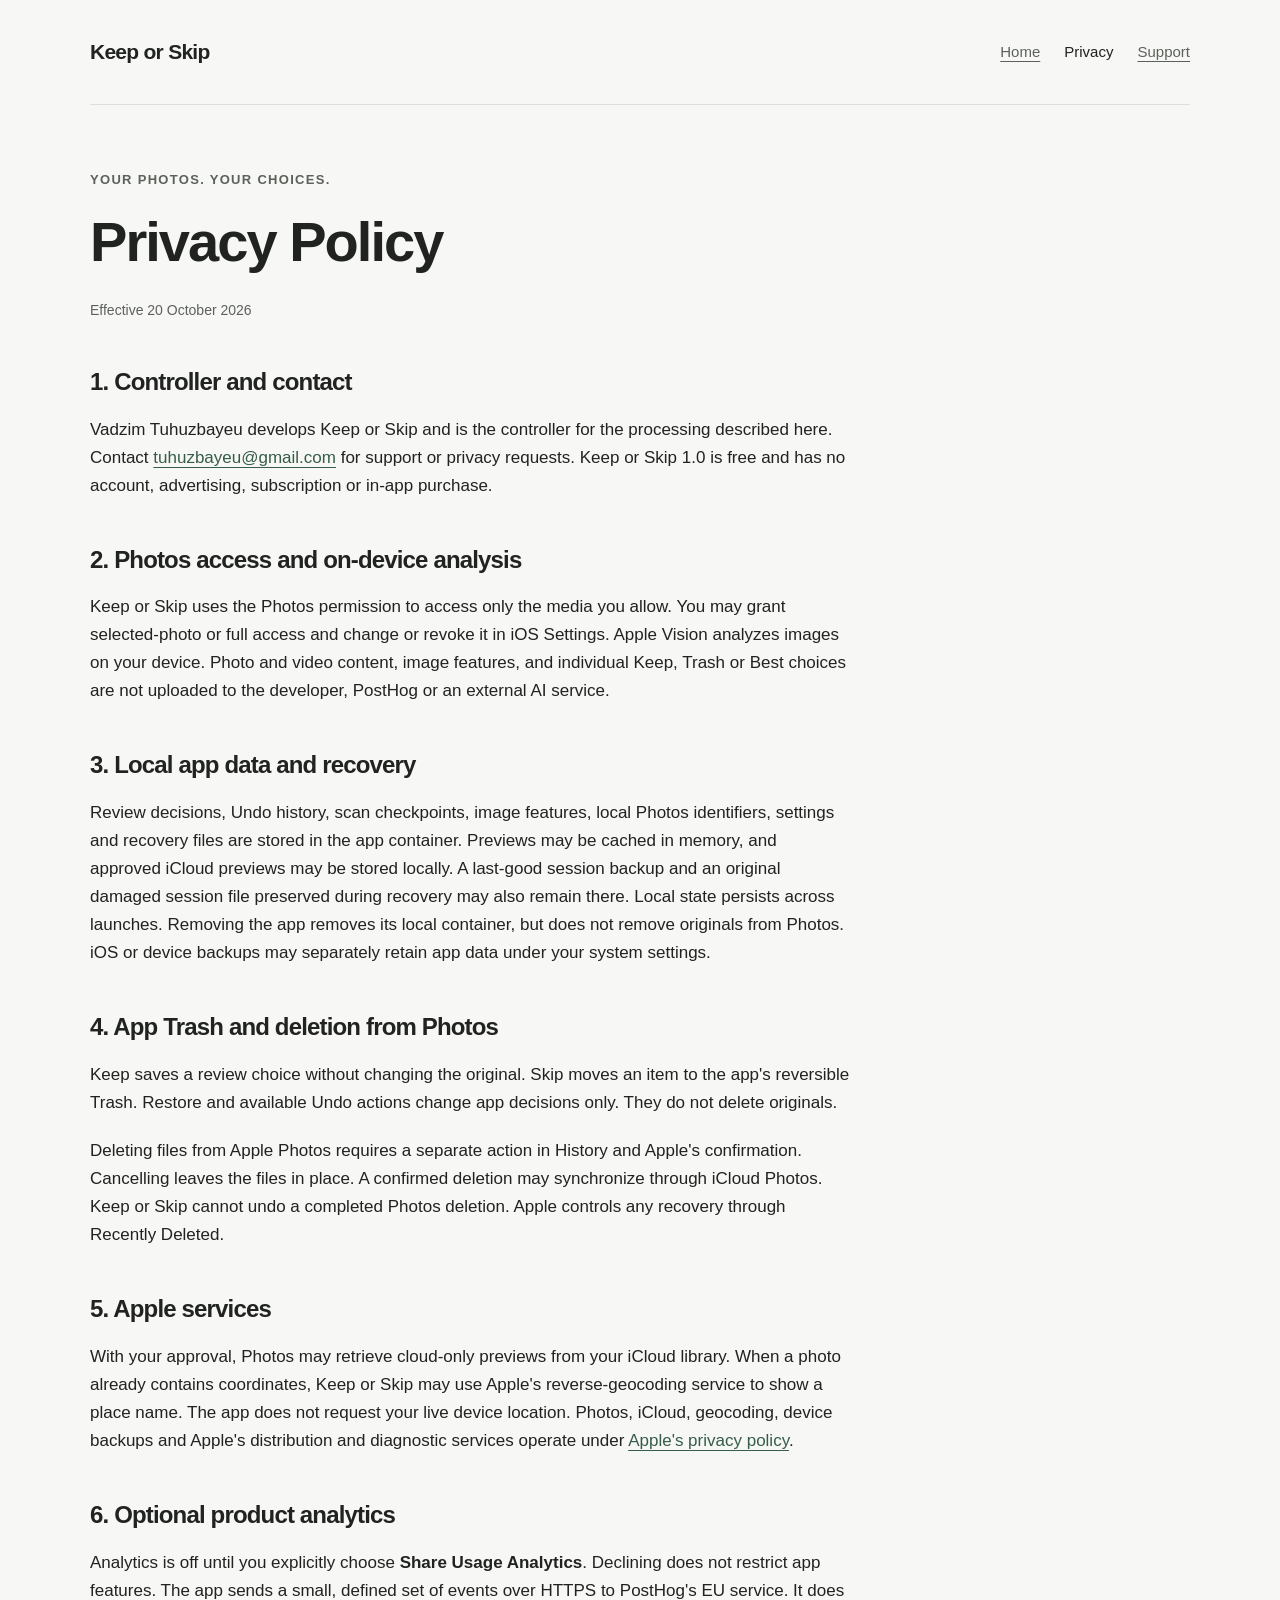
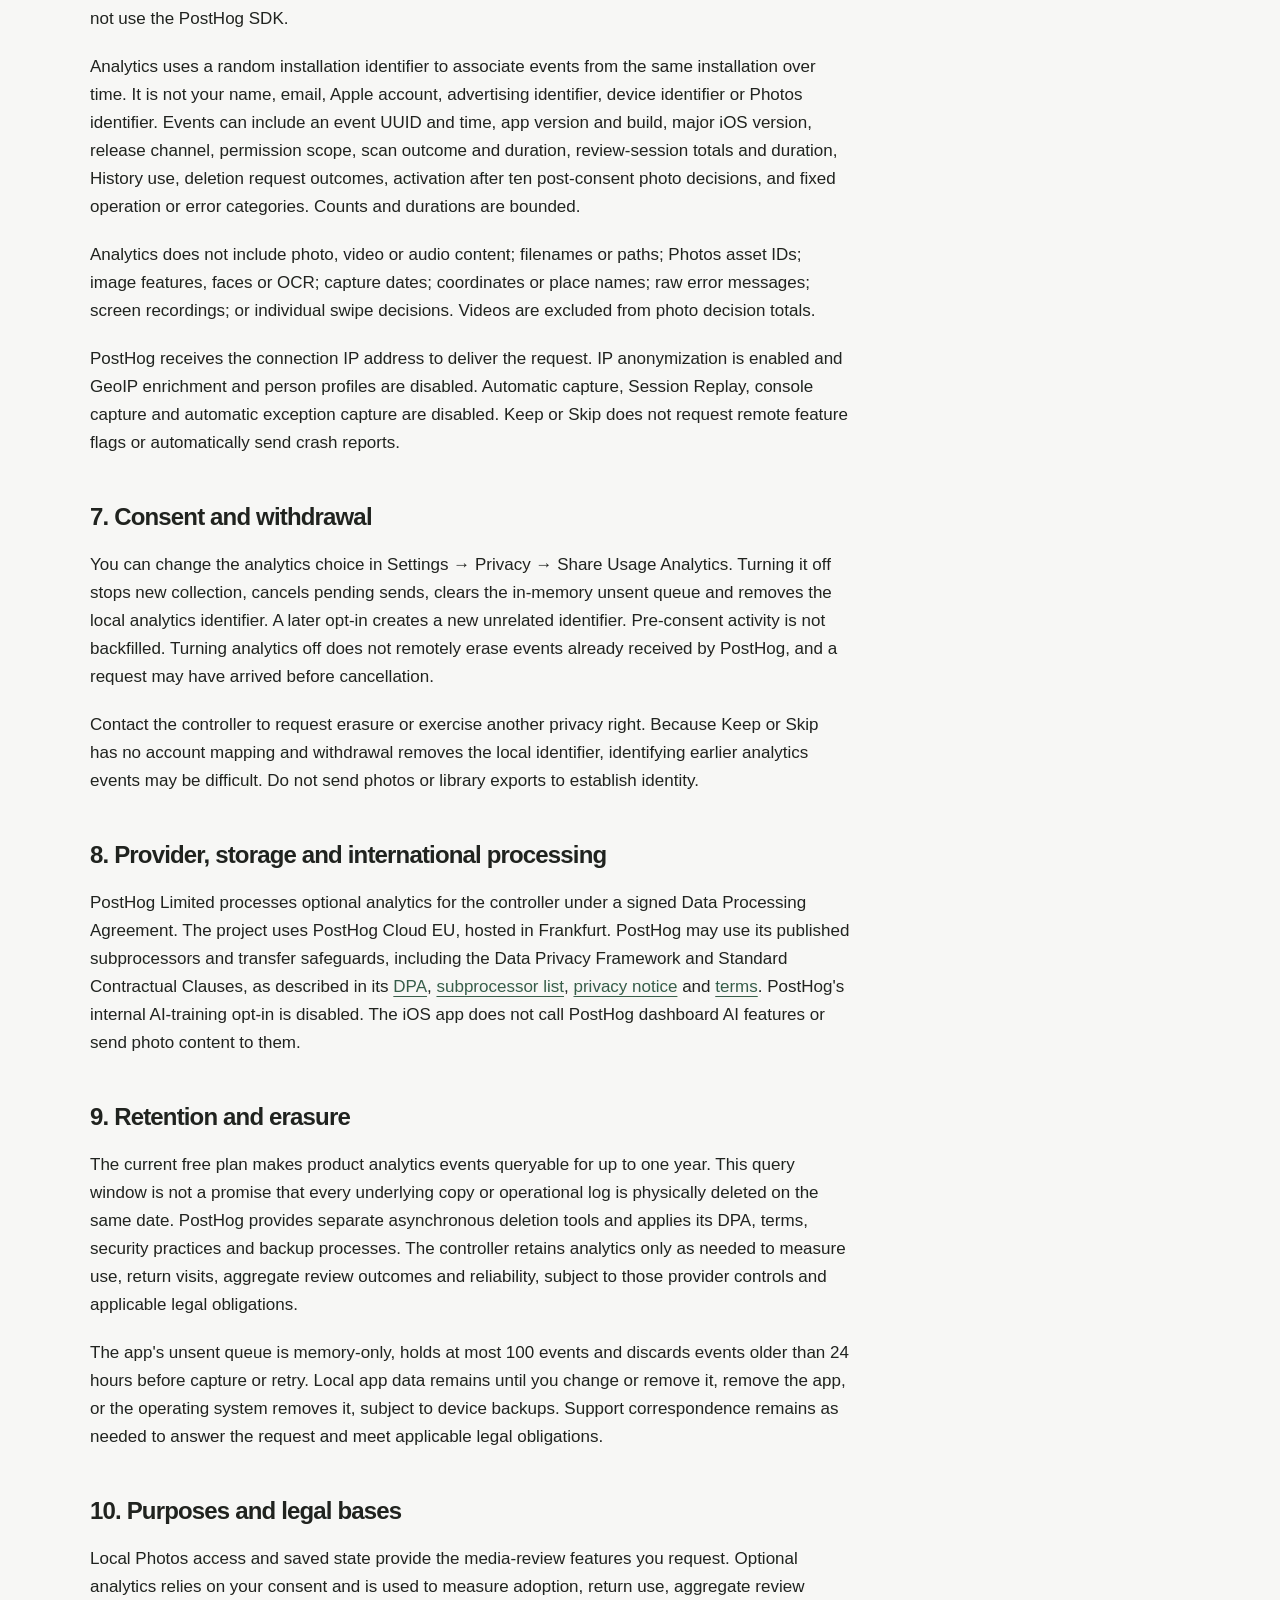
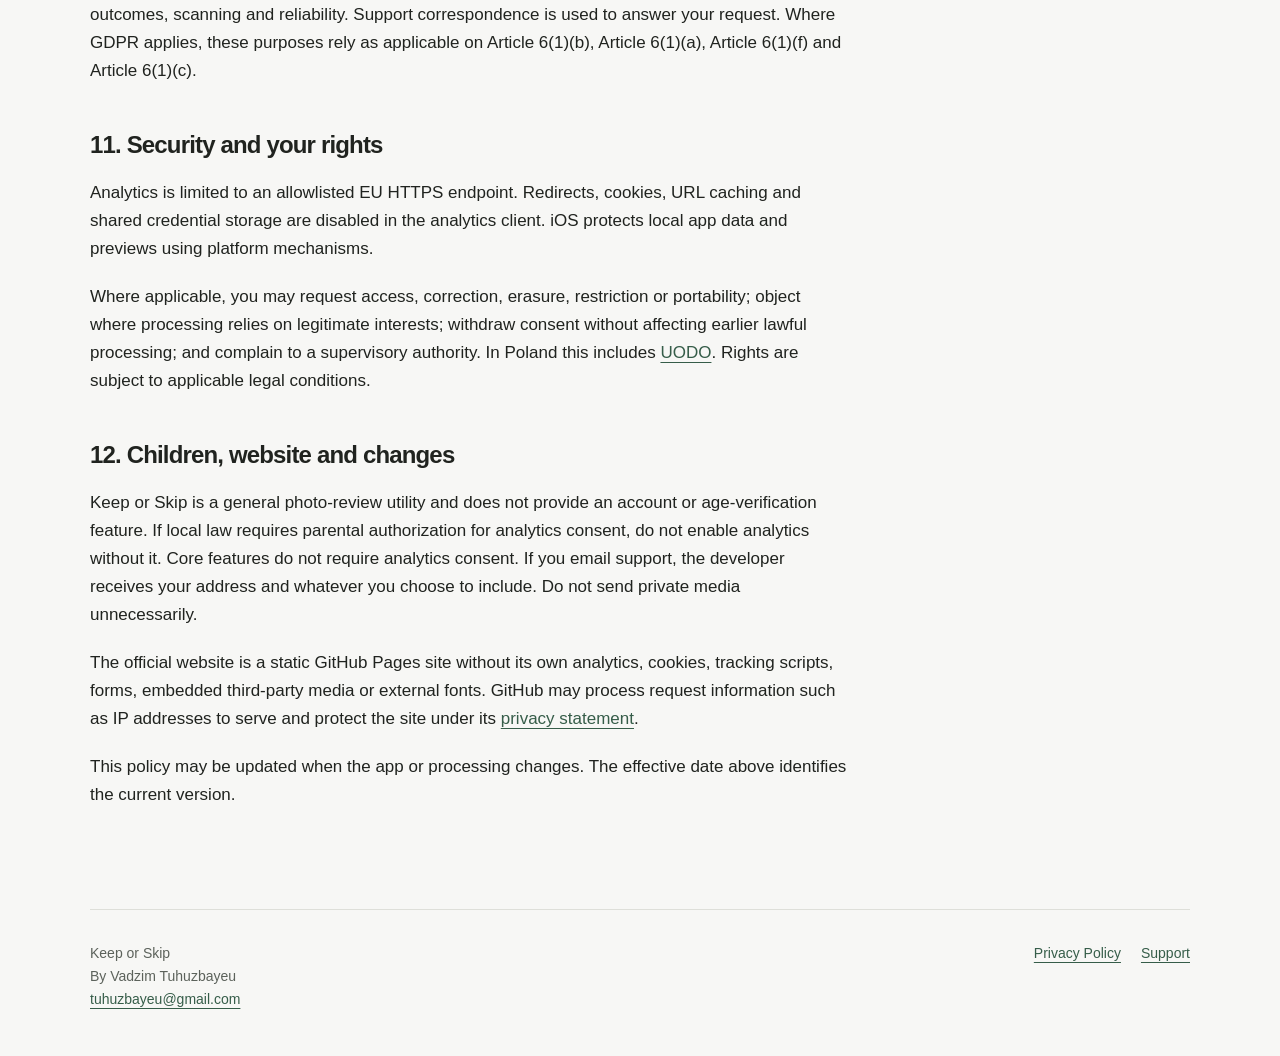
==== site/privacy/index.html @ e7f962f7 "publish official Keep or Skip website" ====
<!doctype html>
<html lang="en">
<head>
  <meta charset="utf-8">
  <meta name="viewport" content="width=device-width, initial-scale=1">
  <meta name="color-scheme" content="light dark">
  <meta name="referrer" content="strict-origin-when-cross-origin">
  <meta http-equiv="Content-Security-Policy" content="default-src 'none'; style-src 'self'; img-src 'self'; base-uri 'none'; form-action 'none'">
  <title>Privacy Policy — Keep or Skip</title>
  <meta name="description" content="How Keep or Skip handles Photos access, local review data, iCloud services, deletion and optional consent-based PostHog analytics.">
  <link rel="canonical" href="https://tuhuzbayeu.github.io/keep-or-skip-site/privacy/">
  <meta property="og:type" content="website"><meta property="og:site_name" content="Keep or Skip">
  <meta property="og:title" content="Privacy Policy — Keep or Skip">
  <meta property="og:description" content="How Keep or Skip handles Photos access, local review data, iCloud services, deletion and optional consent-based PostHog analytics.">
  <meta property="og:url" content="https://tuhuzbayeu.github.io/keep-or-skip-site/privacy/"><meta property="og:locale" content="en_US">
  <link rel="stylesheet" href="../styles.css">
</head>
<body>
<a class="skip-link" href="#main">Skip to content</a>
<header class="header wrap"><a class="wordmark" href="../">Keep or Skip</a><nav class="nav" aria-label="Main navigation"><a href="../">Home</a><a href="../privacy/" aria-current="page">Privacy</a><a href="../support/">Support</a></nav></header>
<main id="main" class="wrap" tabindex="-1"><article class="document">
<p class="eyebrow">Your photos. Your choices.</p><h1>Privacy Policy</h1>
<p class="meta">Effective 20 October 2026</p>
<h2 id="controller">1. Controller and contact</h2>
<p>Vadzim Tuhuzbayeu develops Keep or Skip and is the controller for the processing described here. Contact <a class="contact" href="mailto:tuhuzbayeu@gmail.com">tuhuzbayeu@gmail.com</a> for support or privacy requests. Keep or Skip 1.0 is free and has no account, advertising, subscription or in-app purchase.</p>
<h2 id="photos">2. Photos access and on-device analysis</h2>
<p>Keep or Skip uses the Photos permission to access only the media you allow. You may grant selected-photo or full access and change or revoke it in iOS Settings. Apple Vision analyzes images on your device. Photo and video content, image features, and individual Keep, Trash or Best choices are not uploaded to the developer, PostHog or an external AI service.</p>
<h2 id="storage">3. Local app data and recovery</h2>
<p>Review decisions, Undo history, scan checkpoints, image features, local Photos identifiers, settings and recovery files are stored in the app container. Previews may be cached in memory, and approved iCloud previews may be stored locally. A last-good session backup and an original damaged session file preserved during recovery may also remain there. Local state persists across launches. Removing the app removes its local container, but does not remove originals from Photos. iOS or device backups may separately retain app data under your system settings.</p>
<h2 id="deletion">4. App Trash and deletion from Photos</h2>
<p>Keep saves a review choice without changing the original. Skip moves an item to the app's reversible Trash. Restore and available Undo actions change app decisions only. They do not delete originals.</p>
<p>Deleting files from Apple Photos requires a separate action in History and Apple's confirmation. Cancelling leaves the files in place. A confirmed deletion may synchronize through iCloud Photos. Keep or Skip cannot undo a completed Photos deletion. Apple controls any recovery through Recently Deleted.</p>
<h2 id="apple">5. Apple services</h2>
<p>With your approval, Photos may retrieve cloud-only previews from your iCloud library. When a photo already contains coordinates, Keep or Skip may use Apple's reverse-geocoding service to show a place name. The app does not request your live device location. Photos, iCloud, geocoding, device backups and Apple's distribution and diagnostic services operate under <a href="https://www.apple.com/legal/privacy/">Apple's privacy policy</a>.</p>
<h2 id="analytics">6. Optional product analytics</h2>
<p>Analytics is off until you explicitly choose <strong>Share Usage Analytics</strong>. Declining does not restrict app features. The app sends a small, defined set of events over HTTPS to PostHog's EU service. It does not use the PostHog SDK.</p>
<p>Analytics uses a random installation identifier to associate events from the same installation over time. It is not your name, email, Apple account, advertising identifier, device identifier or Photos identifier. Events can include an event UUID and time, app version and build, major iOS version, release channel, permission scope, scan outcome and duration, review-session totals and duration, History use, deletion request outcomes, activation after ten post-consent photo decisions, and fixed operation or error categories. Counts and durations are bounded.</p>
<p>Analytics does not include photo, video or audio content; filenames or paths; Photos asset IDs; image features, faces or OCR; capture dates; coordinates or place names; raw error messages; screen recordings; or individual swipe decisions. Videos are excluded from photo decision totals.</p>
<p>PostHog receives the connection IP address to deliver the request. IP anonymization is enabled and GeoIP enrichment and person profiles are disabled. Automatic capture, Session Replay, console capture and automatic exception capture are disabled. Keep or Skip does not request remote feature flags or automatically send crash reports.</p>
<h2 id="consent">7. Consent and withdrawal</h2>
<p>You can change the analytics choice in Settings → Privacy → Share Usage Analytics. Turning it off stops new collection, cancels pending sends, clears the in-memory unsent queue and removes the local analytics identifier. A later opt-in creates a new unrelated identifier. Pre-consent activity is not backfilled. Turning analytics off does not remotely erase events already received by PostHog, and a request may have arrived before cancellation.</p>
<p>Contact the controller to request erasure or exercise another privacy right. Because Keep or Skip has no account mapping and withdrawal removes the local identifier, identifying earlier analytics events may be difficult. Do not send photos or library exports to establish identity.</p>
<h2 id="processors">8. Provider, storage and international processing</h2>
<p>PostHog Limited processes optional analytics for the controller under a signed Data Processing Agreement. The project uses PostHog Cloud EU, hosted in Frankfurt. PostHog may use its published subprocessors and transfer safeguards, including the Data Privacy Framework and Standard Contractual Clauses, as described in its <a href="https://posthog.com/dpa">DPA</a>, <a href="https://posthog.com/subprocessors">subprocessor list</a>, <a href="https://posthog.com/privacy">privacy notice</a> and <a href="https://posthog.com/terms">terms</a>. PostHog's internal AI-training opt-in is disabled. The iOS app does not call PostHog dashboard AI features or send photo content to them.</p>
<h2 id="retention">9. Retention and erasure</h2>
<p>The current free plan makes product analytics events queryable for up to one year. This query window is not a promise that every underlying copy or operational log is physically deleted on the same date. PostHog provides separate asynchronous deletion tools and applies its DPA, terms, security practices and backup processes. The controller retains analytics only as needed to measure use, return visits, aggregate review outcomes and reliability, subject to those provider controls and applicable legal obligations.</p>
<p>The app's unsent queue is memory-only, holds at most 100 events and discards events older than 24 hours before capture or retry. Local app data remains until you change or remove it, remove the app, or the operating system removes it, subject to device backups. Support correspondence remains as needed to answer the request and meet applicable legal obligations.</p>
<h2 id="purposes">10. Purposes and legal bases</h2>
<p>Local Photos access and saved state provide the media-review features you request. Optional analytics relies on your consent and is used to measure adoption, return use, aggregate review outcomes, scanning and reliability. Support correspondence is used to answer your request. Where GDPR applies, these purposes rely as applicable on Article 6(1)(b), Article 6(1)(a), Article 6(1)(f) and Article 6(1)(c).</p>
<h2 id="rights">11. Security and your rights</h2>
<p>Analytics is limited to an allowlisted EU HTTPS endpoint. Redirects, cookies, URL caching and shared credential storage are disabled in the analytics client. iOS protects local app data and previews using platform mechanisms.</p>
<p>Where applicable, you may request access, correction, erasure, restriction or portability; object where processing relies on legitimate interests; withdraw consent without affecting earlier lawful processing; and complain to a supervisory authority. In Poland this includes <a href="https://uodo.gov.pl/en">UODO</a>. Rights are subject to applicable legal conditions.</p>
<h2 id="children">12. Children, website and changes</h2>
<p>Keep or Skip is a general photo-review utility and does not provide an account or age-verification feature. If local law requires parental authorization for analytics consent, do not enable analytics without it. Core features do not require analytics consent. If you email support, the developer receives your address and whatever you choose to include. Do not send private media unnecessarily.</p>
<p>The official website is a static GitHub Pages site without its own analytics, cookies, tracking scripts, forms, embedded third-party media or external fonts. GitHub may process request information such as IP addresses to serve and protect the site under its <a href="https://docs.github.com/en/site-policy/privacy-policies/github-general-privacy-statement">privacy statement</a>.</p>
<p>This policy may be updated when the app or processing changes. The effective date above identifies the current version.</p>
<span id="local"></span><span id="security"></span><span id="transfers"></span><span id="changes"></span><span id="contact"></span>
</article></main>
<footer class="footer wrap"><p>Keep or Skip<br>By Vadzim Tuhuzbayeu<br><a class="contact" href="mailto:tuhuzbayeu@gmail.com">tuhuzbayeu@gmail.com</a></p><nav aria-label="Footer"><a href="../privacy/">Privacy Policy</a><a href="../support/">Support</a></nav></footer>
</body>
</html>
---- site/styles.css ----
:root {
  color-scheme:light dark;
  --bg:#f7f7f5;
  --surface:#fff;
  --ink:#20231f;
  --muted:#5c625b;
  --line:#dedfd9;
  --accent:#365d49;
  --soft:#e8eee7;
  --radius:24px;
  font-family:-apple-system,BlinkMacSystemFont,"Segoe UI",sans-serif;
  font-synthesis:none;
}
* {
  box-sizing:border-box;
}
html {
  scroll-padding-top:24px;
}
body {
  margin:0;
  background:var(--bg);
  color:var(--ink);
  font-size:17px;
  line-height:1.65;
}
a {
  color:var(--accent);
  text-underline-offset:4px;
}
a:hover {
  text-decoration-thickness:2px;
}
a:focus-visible,summary:focus-visible {
  outline:3px solid var(--accent);
  outline-offset:5px;
  border-radius:4px;
}
img {
  max-width:100%;
  height:auto;
  display:block;
}
h1,h2,h3,p {
  margin-top:0;
}
h1,h2,h3 {
  line-height:1.15;
  letter-spacing:-.035em;
}
h1 {
  font-size:clamp(2.7rem,6vw,5rem);
  font-weight:650;
  margin-bottom:24px;
}
h2 {
  font-size:clamp(1.55rem,3vw,2.2rem);
  font-weight:600;
  margin-bottom:20px;
}
h3 {
  font-size:1.1rem;
  letter-spacing:-.015em;
}
p {
  margin-bottom:20px;
}
strong {
  font-weight:600;
}
.wrap {
  width:min(1100px,calc(100% - 48px));
  margin-inline:auto;
}
.skip-link {
  position:absolute;
  left:24px;
  top:-100px;
  background:var(--surface);
  padding:10px 16px;
  z-index:10;
}
.skip-link:focus {
  top:12px;
}
.header {
  display:flex;
  align-items:center;
  justify-content:space-between;
  gap:20px;
  padding-block:30px;
  border-bottom:1px solid var(--line);
}
.wordmark {
  color:var(--ink);
  font-size:21px;
  font-weight:650;
  text-decoration:none;
  letter-spacing:-.035em;
  display:inline-flex;
  align-items:center;
  gap:12px;
}
.brand-icon {
  width:44px;
  height:44px;
  border-radius:10px;
}
.nav {
  display:flex;
  gap:24px;
  flex-wrap:wrap;
}
.nav a {
  color:var(--muted);
  font-size:15px;
  min-height:44px;
  display:inline-flex;
  align-items:center;
}
.nav [aria-current=page] {
  color:var(--ink);
  text-decoration:none;
}
.hero {
  display:grid;
  grid-template-columns:1.3fr .7fr;
  gap:80px;
  align-items:center;
  padding-block:72px;
}
.eyebrow {
  font-size:13px;
  color:var(--muted);
  letter-spacing:.1em;
  text-transform:uppercase;
  font-weight:600;
}
.lede {
  font-size:clamp(1.15rem,2vw,1.35rem);
  color:var(--muted);
  max-width:35em;
}
.pill {
  display:inline-flex;
  align-items:center;
  padding:6px 14px;
  background:var(--soft);
  border-radius:100px;
  font-size:14px;
  color:var(--accent);
}
.actions {
  display:flex;
  gap:22px;
  flex-wrap:wrap;
  align-items:center;
  margin-block:28px;
}
.actions a {
  padding-block:10px;
}
.store-note {
  font-size:14px;
  color:var(--muted);
}
.app-figure {
  margin:0;
  max-width:300px;
  justify-self:center;
}
.app-figure img {
  border-radius:30px;
  box-shadow:0 18px 50px #0002;
  border:1px solid var(--line);
}
figcaption {
  font-size:12px;
  color:var(--muted);
  margin-top:14px;
  line-height:1.5;
}
.section {
  padding-block:60px;
  border-top:1px solid var(--line);
}
.steps {
  display:grid;
  grid-template-columns:repeat(3,1fr);
  gap:28px;
  margin-top:34px;
}
.step {
  background:var(--surface);
  border:1px solid var(--line);
  border-radius:var(--radius);
  padding:28px;
}
.step .number {
  display:inline-block;
  color:var(--muted);
  font-size:13px;
  margin-bottom:25px;
}
.step p {
  color:var(--muted);
  font-size:16px;
  margin-bottom:0;
}
.privacy-note {
  max-width:760px;
}
.footer {
  padding-block:32px 45px;
  border-top:1px solid var(--line);
  font-size:14px;
  color:var(--muted);
  display:flex;
  gap:30px;
  justify-content:space-between;
  align-items:flex-start;
}
.footer p {
  margin:0;
}
.footer nav {
  display:flex;
  gap:20px;
  flex-wrap:wrap;
}
.document {
  max-width:760px;
  padding-block:64px 80px;
}
.document h1 {
  font-size:clamp(2.4rem,5vw,3.5rem);
}
.document h2 {
  font-size:1.5rem;
  margin-top:46px;
}
.document h3 {
  margin-top:26px;
}
.document li {
  margin-bottom:8px;
}
.document ul,.document ol {
  padding-left:24px;
}
.meta {
  color:var(--muted);
  font-size:14px;
}
.notice {
  border:1px solid var(--line);
  border-left:4px solid var(--accent);
  padding:22px 24px;
  border-radius:0 16px 16px 0;
  background:var(--surface);
  margin-block:28px;
}
.notice p:last-child {
  margin-bottom:0;
}
.toc {
  border-block:1px solid var(--line);
  padding-block:24px;
}
.toc ul {
  columns:2;
  column-gap:28px;
  list-style:none;
  padding:0;
  margin:0;
}
.toc li {
  break-inside:avoid;
  font-size:15px;
}
.contact {
  overflow-wrap:anywhere;
}
.faq details {
  padding-block:20px;
  border-bottom:1px solid var(--line);
}
.faq summary {
  font-size:18px;
  font-weight:600;
  cursor:pointer;
  min-height:44px;
}
.faq details p:last-child {
  margin-bottom:0;
}
.faq details[open] summary {
  margin-bottom:18px;
}
@media(prefers-color-scheme:dark) {
  :root {
    --bg:#101210;
    --surface:#1a1d19;
    --ink:#f1f3ed;
    --muted:#b3baaf;
    --line:#363c33;
    --accent:#b1d0b8;
    --soft:#27362b;
  }
  .app-figure img {
    box-shadow:0 18px 50px #0005;
  }
}
@media(max-width:700px) {
  .wrap {
    width:calc(100% - 36px);
  }
  .header {
    padding-block:18px;
    gap:12px;
  }
  .nav {
    gap:16px;
  }
  .wordmark {
    font-size:19px;
  }
  .hero {
    grid-template-columns:1fr;
    gap:38px;
    padding-block:46px;
  }
  .app-figure {
    max-width:248px;
  }
  .steps {
    grid-template-columns:1fr;
    gap:14px;
  }
  .step {
    padding:24px;
  }
  .step .number {
    margin-bottom:12px;
  }
  .section {
    padding-block:40px;
  }
  .footer {
    flex-direction:column;
    gap:20px;
  }
  .document {
    padding-block:42px 60px;
  }
  .toc ul {
    columns:1;
  }
}
@media(prefers-reduced-motion:reduce) {
  * {
    scroll-behavior:auto!important;
  }
}
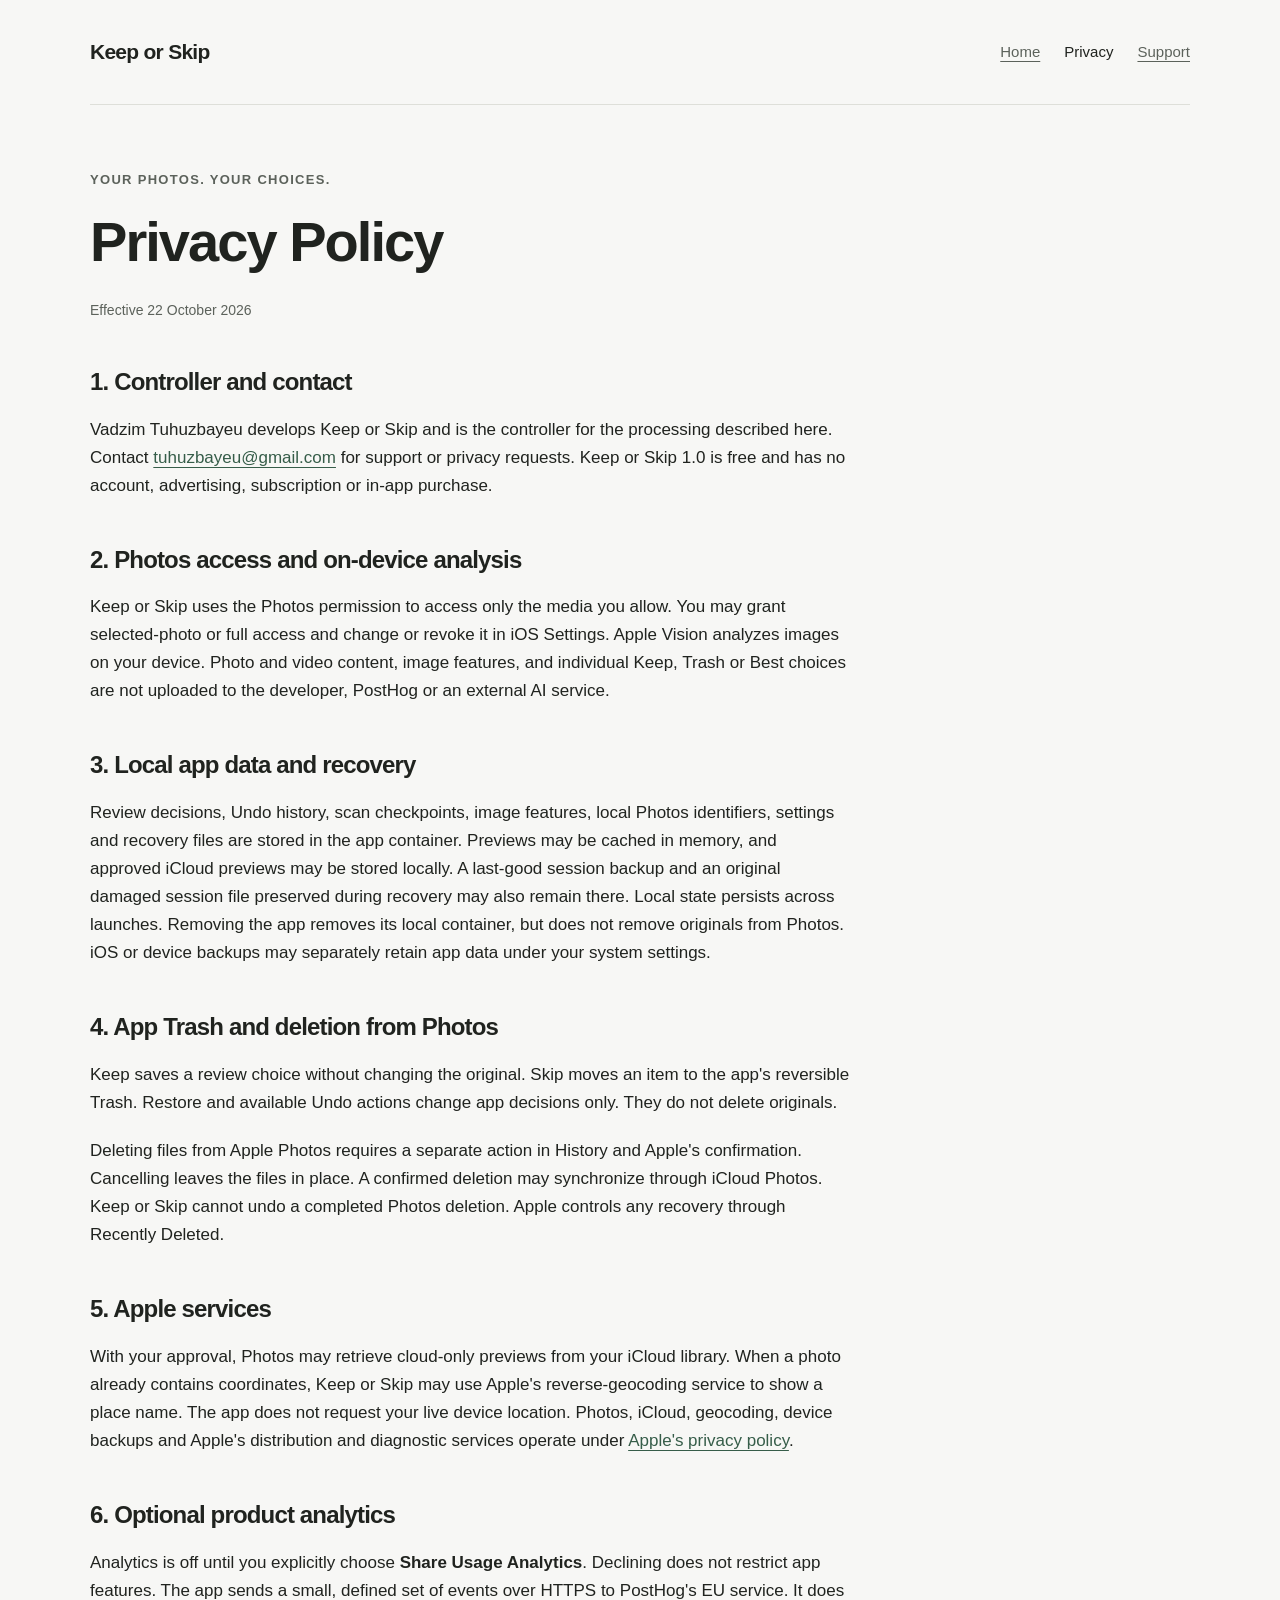
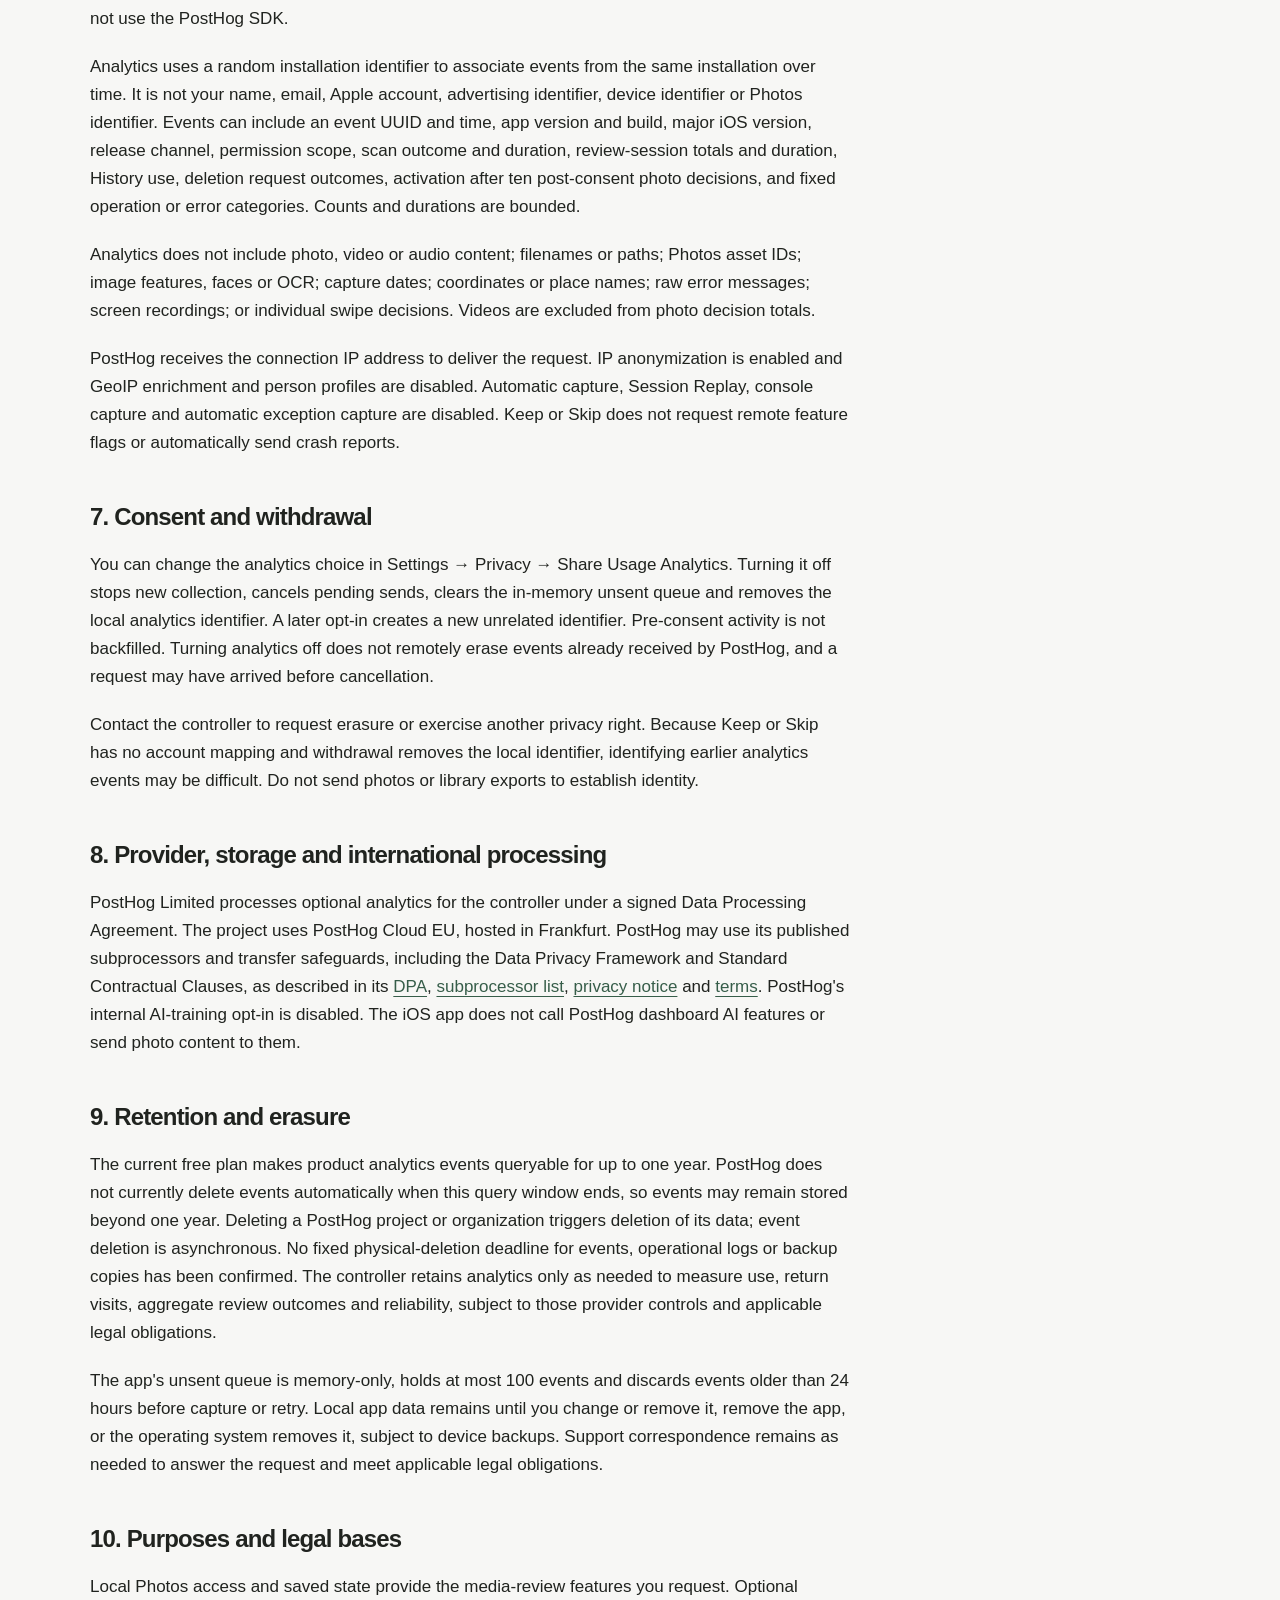
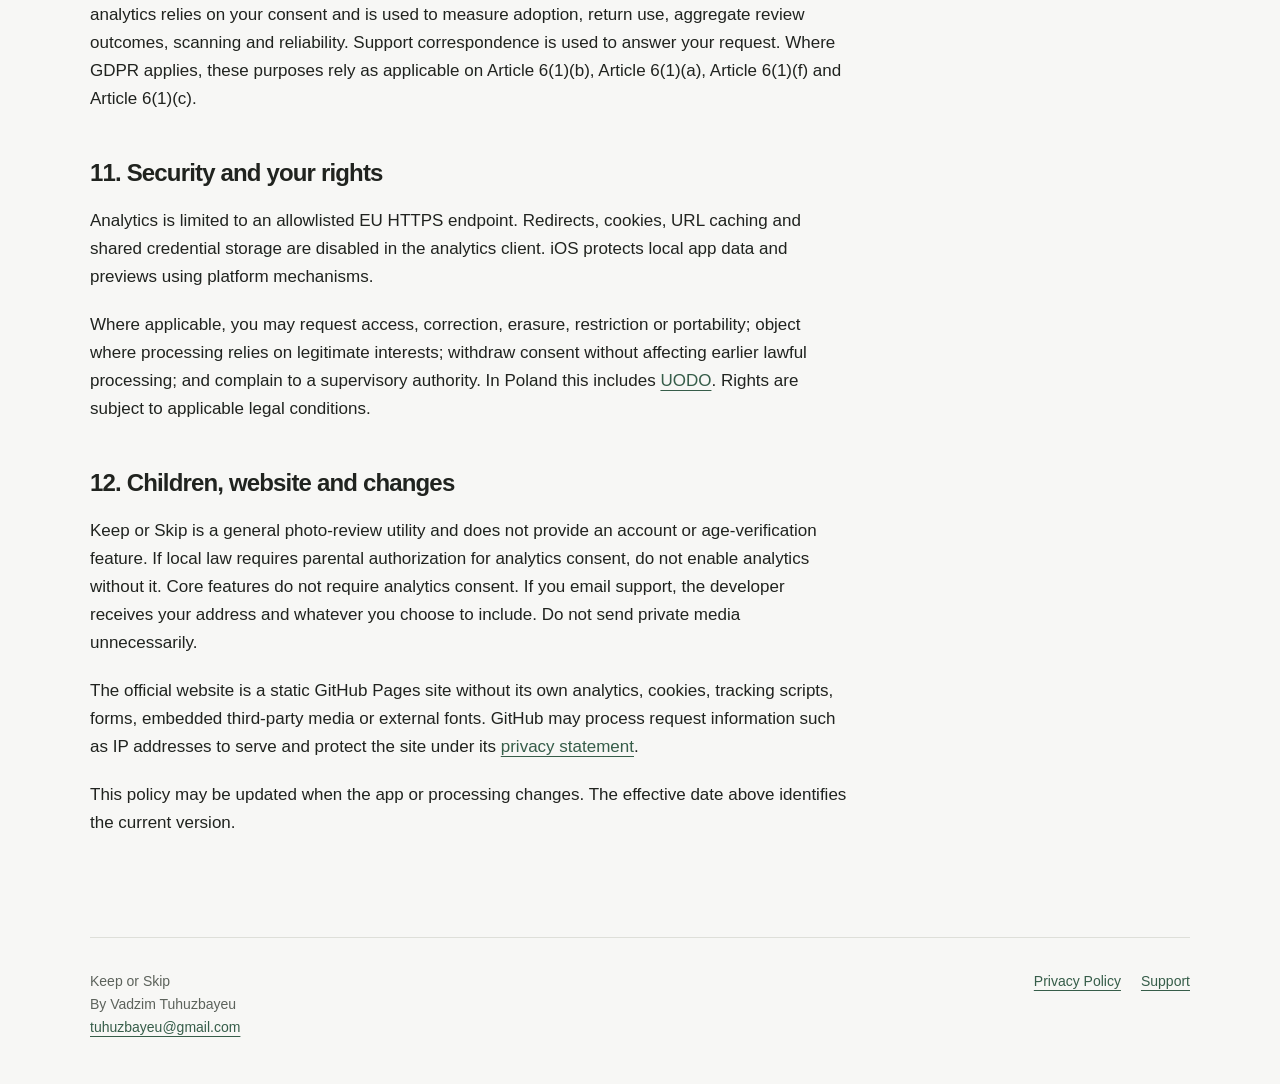
==== commit 26ace37b: "docs: clarify event storage beyond the analytics query window" ====
--- a/site/privacy/index.html
+++ b/site/privacy/index.html
@@ -20,7 +20,7 @@
 <header class="header wrap"><a class="wordmark" href="../">Keep or Skip</a><nav class="nav" aria-label="Main navigation"><a href="../">Home</a><a href="../privacy/" aria-current="page">Privacy</a><a href="../support/">Support</a></nav></header>
 <main id="main" class="wrap" tabindex="-1"><article class="document">
 <p class="eyebrow">Your photos. Your choices.</p><h1>Privacy Policy</h1>
-<p class="meta">Effective 20 October 2026</p>
+<p class="meta">Effective 22 October 2026</p>
 <h2 id="controller">1. Controller and contact</h2>
 <p>Vadzim Tuhuzbayeu develops Keep or Skip and is the controller for the processing described here. Contact <a class="contact" href="mailto:tuhuzbayeu@gmail.com">tuhuzbayeu@gmail.com</a> for support or privacy requests. Keep or Skip 1.0 is free and has no account, advertising, subscription or in-app purchase.</p>
 <h2 id="photos">2. Photos access and on-device analysis</h2>
@@ -43,7 +43,7 @@
 <h2 id="processors">8. Provider, storage and international processing</h2>
 <p>PostHog Limited processes optional analytics for the controller under a signed Data Processing Agreement. The project uses PostHog Cloud EU, hosted in Frankfurt. PostHog may use its published subprocessors and transfer safeguards, including the Data Privacy Framework and Standard Contractual Clauses, as described in its <a href="https://posthog.com/dpa">DPA</a>, <a href="https://posthog.com/subprocessors">subprocessor list</a>, <a href="https://posthog.com/privacy">privacy notice</a> and <a href="https://posthog.com/terms">terms</a>. PostHog's internal AI-training opt-in is disabled. The iOS app does not call PostHog dashboard AI features or send photo content to them.</p>
 <h2 id="retention">9. Retention and erasure</h2>
-<p>The current free plan makes product analytics events queryable for up to one year. This query window is not a promise that every underlying copy or operational log is physically deleted on the same date. PostHog provides separate asynchronous deletion tools and applies its DPA, terms, security practices and backup processes. The controller retains analytics only as needed to measure use, return visits, aggregate review outcomes and reliability, subject to those provider controls and applicable legal obligations.</p>
+<p>The current free plan makes product analytics events queryable for up to one year. PostHog does not currently delete events automatically when this query window ends, so events may remain stored beyond one year. Deleting a PostHog project or organization triggers deletion of its data; event deletion is asynchronous. No fixed physical-deletion deadline for events, operational logs or backup copies has been confirmed. The controller retains analytics only as needed to measure use, return visits, aggregate review outcomes and reliability, subject to those provider controls and applicable legal obligations.</p>
 <p>The app's unsent queue is memory-only, holds at most 100 events and discards events older than 24 hours before capture or retry. Local app data remains until you change or remove it, remove the app, or the operating system removes it, subject to device backups. Support correspondence remains as needed to answer the request and meet applicable legal obligations.</p>
 <h2 id="purposes">10. Purposes and legal bases</h2>
 <p>Local Photos access and saved state provide the media-review features you request. Optional analytics relies on your consent and is used to measure adoption, return use, aggregate review outcomes, scanning and reliability. Support correspondence is used to answer your request. Where GDPR applies, these purposes rely as applicable on Article 6(1)(b), Article 6(1)(a), Article 6(1)(f) and Article 6(1)(c).</p>
